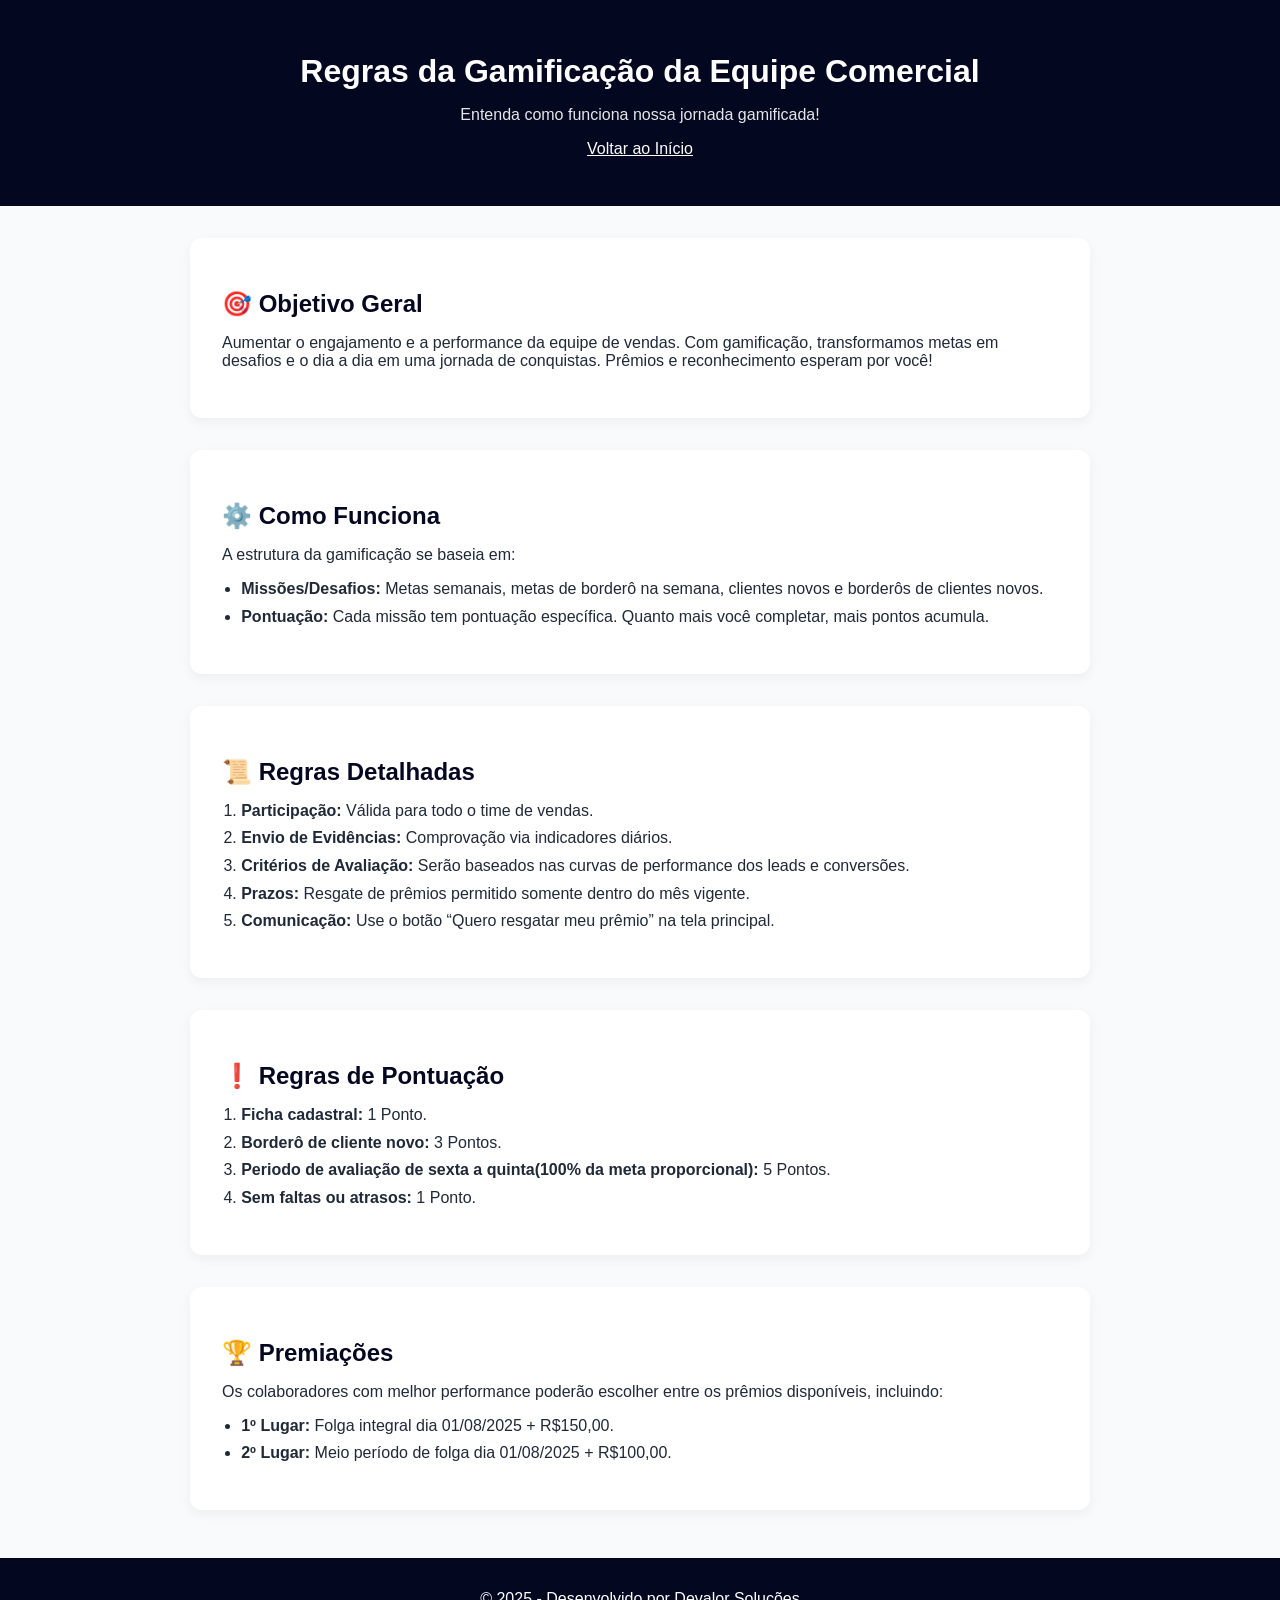
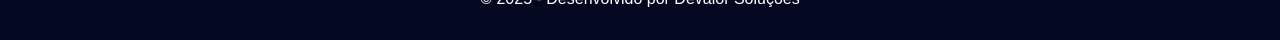
==== regracom.html @ d194edb2 "Add files via upload" ====
<!DOCTYPE html>
<html lang="pt-BR">
<head>
  <meta charset="UTF-8" />
  <meta name="viewport" content="width=device-width, initial-scale=1.0"/>
  <title>Regras da Gamificação</title>
  <link rel="icon" href="Devalor.jpeg" type="image/jpeg"/>
  <style>
    :root {
      --primary: #040720;
      --bg: #f9fafb;
      --text: #1f2937;
      --card-bg: #ffffff;
      --shadow: rgba(0, 0, 0, 0.05);
    }

    body {
      margin: 0;
      font-family: 'Segoe UI', sans-serif;
      background: var(--bg);
      color: var(--text);
    }

    header {
      background-color: var(--primary);
      padding: 2rem 1rem;
      color: white;
      text-align: center;
    }

    header h1 {
      margin-bottom: 0.5rem;
      font-size: 2rem;
    }

    header p {
      font-size: 1rem;
      opacity: 0.9;
    }

    nav ul {
      margin-top: 1rem;
      list-style: none;
      padding: 0;
      text-align: center;
    }

    nav li {
      display: inline-block;
      margin: 0 10px;
    }

    nav a {
      color: white;
      text-decoration: underline;
      font-weight: 500;
    }

    .container {
      max-width: 900px;
      margin: 2rem auto;
      padding: 0 1rem;
    }

    section {
      background-color: var(--card-bg);
      border-radius: 12px;
      box-shadow: 0 4px 12px var(--shadow);
      margin-bottom: 2rem;
      padding: 2rem;
      transition: transform 0.3s ease;
    }

    section:hover {
      transform: translateY(-2px);
    }

    section h2 {
      color: var(--primary);
      margin-bottom: 1rem;
      font-size: 1.5rem;
    }

    ul, ol {
      padding-left: 1.2rem;
    }

    li {
      margin-bottom: 0.6rem;
    }

    footer {
      text-align: center;
      padding: 1rem;
      background-color: var(--primary);
      color: white;
      margin-top: 3rem;
    }

    @media (max-width: 600px) {
      header h1 {
        font-size: 1.5rem;
      }

      section {
        padding: 1.2rem;
      }
    }
  </style>
</head>
<body>

  <header>
    <h1>Regras da Gamificação da Equipe Comercial</h1>
    <p>Entenda como funciona nossa jornada gamificada!</p>
    <nav>
      <ul>
        <li><a href="comercial.html">Voltar ao Início</a></li>
      </ul>
    </nav>
  </header>

  <div class="container">

    <section id="objetivo">
      <h2>🎯 Objetivo Geral</h2>
      <p>Aumentar o engajamento e a performance da equipe de vendas. Com gamificação, transformamos metas em desafios e o dia a dia em uma jornada de conquistas. Prêmios e reconhecimento esperam por você!</p>
    </section>

    <section id="como-funciona">
      <h2>⚙️ Como Funciona</h2>
      <p>A estrutura da gamificação se baseia em:</p>
      <ul>
        <li><strong>Missões/Desafios:</strong> Metas semanais, metas de borderô na semana, clientes novos e borderôs de clientes novos.</li>
        <li><strong>Pontuação:</strong> Cada missão tem pontuação específica. Quanto mais você completar, mais pontos acumula.</li>
      </ul>
    </section>

    <section id="regras-detalhadas">
      <h2>📜 Regras Detalhadas</h2>
      <ol>
        <li><strong>Participação:</strong> Válida para todo o time de vendas.</li>
        <li><strong>Envio de Evidências:</strong> Comprovação via indicadores diários.</li>
        <li><strong>Critérios de Avaliação:</strong> Serão baseados nas curvas de performance dos leads e conversões.</li>
        <li><strong>Prazos:</strong> Resgate de prêmios permitido somente dentro do mês vigente.</li>
        <li><strong>Comunicação:</strong> Use o botão “Quero resgatar meu prêmio” na tela principal.</li>
      </ol>
    </section>

    <section id="regras-detalhadas">
      <h2>❗ Regras de Pontuação</h2>
      <ol>
        <li><strong>Ficha cadastral:</strong> 1 Ponto.</li>
        <li><strong>Borderô de cliente novo:</strong> 3 Pontos.</li>
        <li><strong>Periodo de avaliação de sexta a quinta(100% da meta proporcional):</strong> 5 Pontos.</li>
        <li><strong>Sem faltas ou atrasos:</strong> 1 Ponto.</li>
      </ol>
    </section>

    <section id="premios">
      <h2>🏆 Premiações</h2>
      <p>Os colaboradores com melhor performance poderão escolher entre os prêmios disponíveis, incluindo:</p>
      <ul>
        <li><strong>1º Lugar: </strong>Folga integral dia 01/08/2025 + R$150,00.</li>
        <li><strong>2º Lugar: </strong>Meio período de folga dia 01/08/2025 + R$100,00.</li>
      </ul>
    </section>

  </div>

  <footer>
    <p>&copy; 2025 - Desenvolvido por Devalor Soluções</p>
  </footer>

</body>
</html>
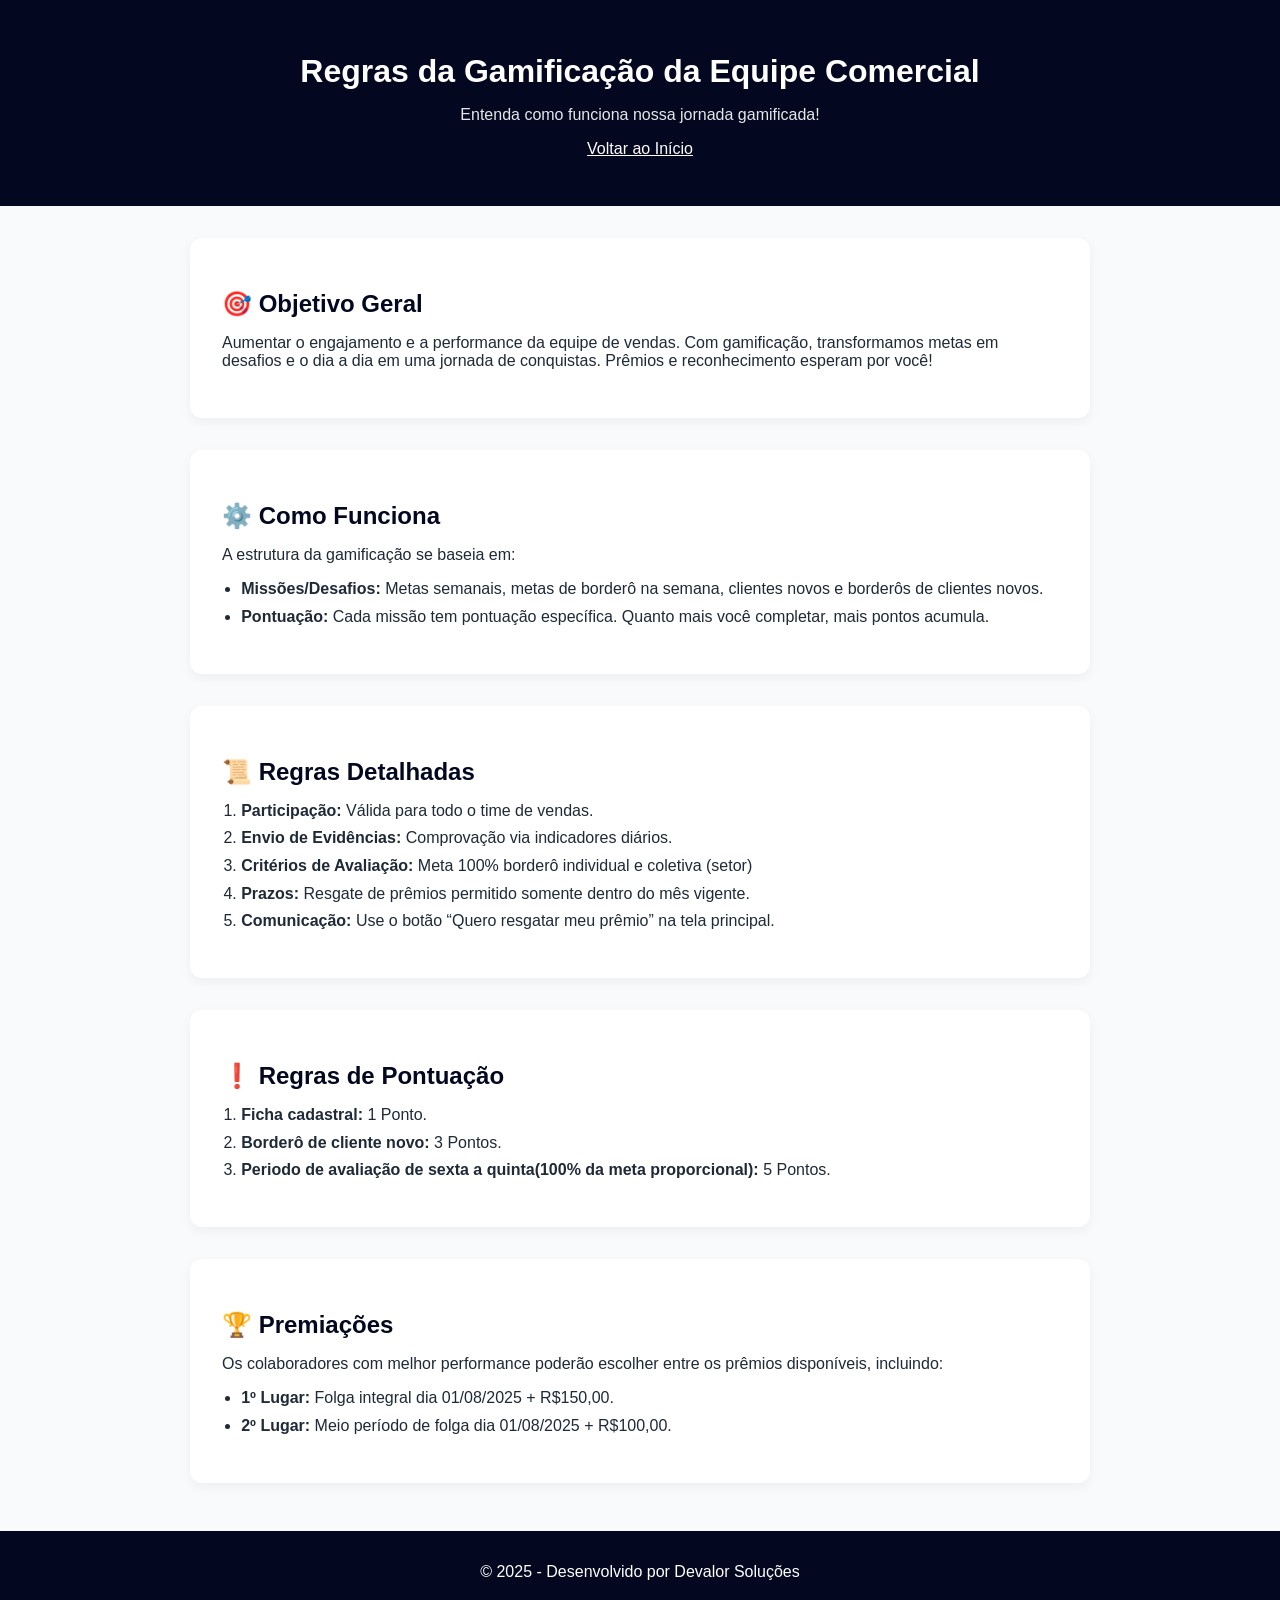
==== commit b3478349: "Update regracom.html" ====
--- a/regracom.html
+++ b/regracom.html
@@ -141,7 +141,7 @@
       <ol>
         <li><strong>Participação:</strong> Válida para todo o time de vendas.</li>
         <li><strong>Envio de Evidências:</strong> Comprovação via indicadores diários.</li>
-        <li><strong>Critérios de Avaliação:</strong> Serão baseados nas curvas de performance dos leads e conversões.</li>
+        <li><strong>Critérios de Avaliação:</strong> Meta 100% borderô individual e coletiva (setor)</li>
         <li><strong>Prazos:</strong> Resgate de prêmios permitido somente dentro do mês vigente.</li>
         <li><strong>Comunicação:</strong> Use o botão “Quero resgatar meu prêmio” na tela principal.</li>
       </ol>
@@ -153,7 +153,6 @@
         <li><strong>Ficha cadastral:</strong> 1 Ponto.</li>
         <li><strong>Borderô de cliente novo:</strong> 3 Pontos.</li>
         <li><strong>Periodo de avaliação de sexta a quinta(100% da meta proporcional):</strong> 5 Pontos.</li>
-        <li><strong>Sem faltas ou atrasos:</strong> 1 Ponto.</li>
       </ol>
     </section>
 
@@ -174,3 +173,4 @@
 
 </body>
 </html>
+
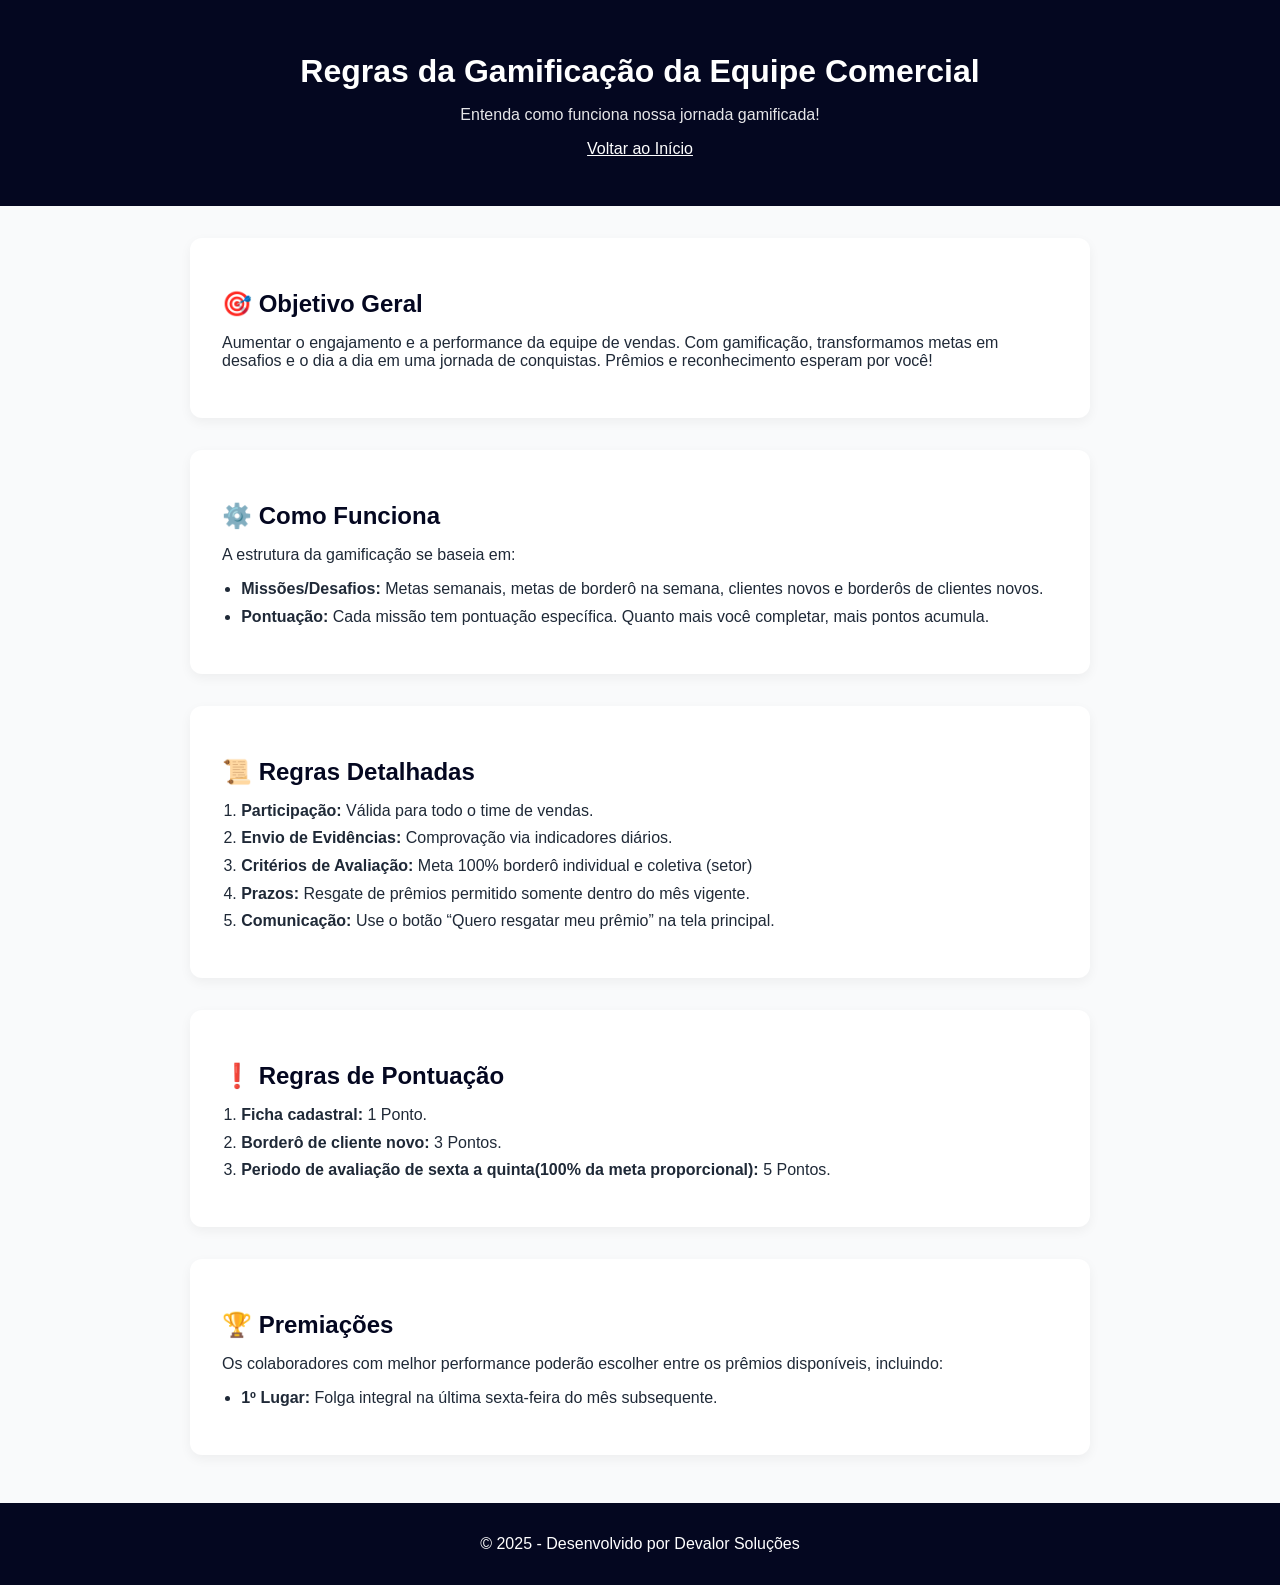
==== commit be8b5040: "Update regracom.html" ====
--- a/regracom.html
+++ b/regracom.html
@@ -160,8 +160,7 @@
       <h2>🏆 Premiações</h2>
       <p>Os colaboradores com melhor performance poderão escolher entre os prêmios disponíveis, incluindo:</p>
       <ul>
-        <li><strong>1º Lugar: </strong>Folga integral dia 01/08/2025 + R$150,00.</li>
-        <li><strong>2º Lugar: </strong>Meio período de folga dia 01/08/2025 + R$100,00.</li>
+        <li><strong>1º Lugar: </strong>Folga integral na última sexta-feira do mês subsequente.</li>
       </ul>
     </section>
 
@@ -174,3 +173,4 @@
 </body>
 </html>
 
+
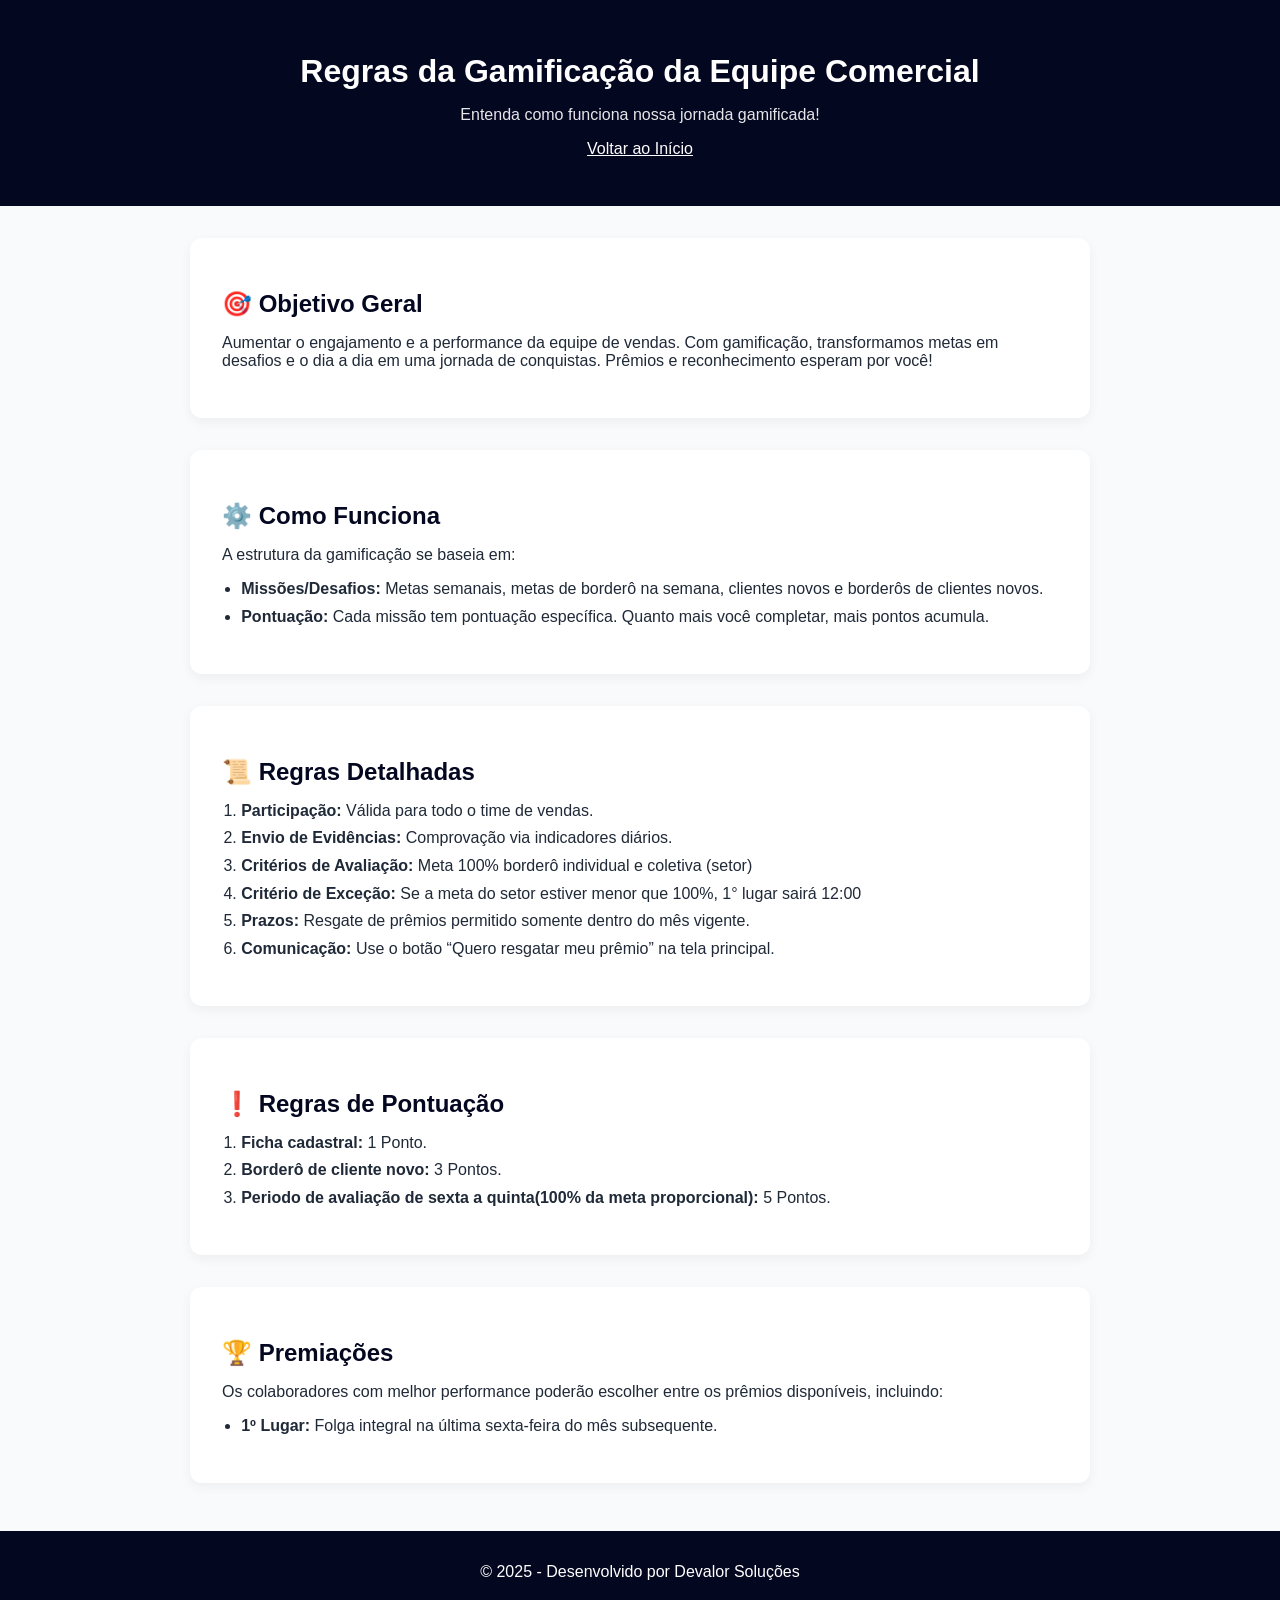
==== commit ceca1ec6: "Update regracom.html" ====
--- a/regracom.html
+++ b/regracom.html
@@ -142,6 +142,7 @@
         <li><strong>Participação:</strong> Válida para todo o time de vendas.</li>
         <li><strong>Envio de Evidências:</strong> Comprovação via indicadores diários.</li>
         <li><strong>Critérios de Avaliação:</strong> Meta 100% borderô individual e coletiva (setor)</li>
+        <li><strong>Critério de Exceção:</strong> Se a meta do setor estiver menor que 100%, 1° lugar sairá 12:00</li>
         <li><strong>Prazos:</strong> Resgate de prêmios permitido somente dentro do mês vigente.</li>
         <li><strong>Comunicação:</strong> Use o botão “Quero resgatar meu prêmio” na tela principal.</li>
       </ol>
@@ -174,3 +175,4 @@
 </html>
 
 
+
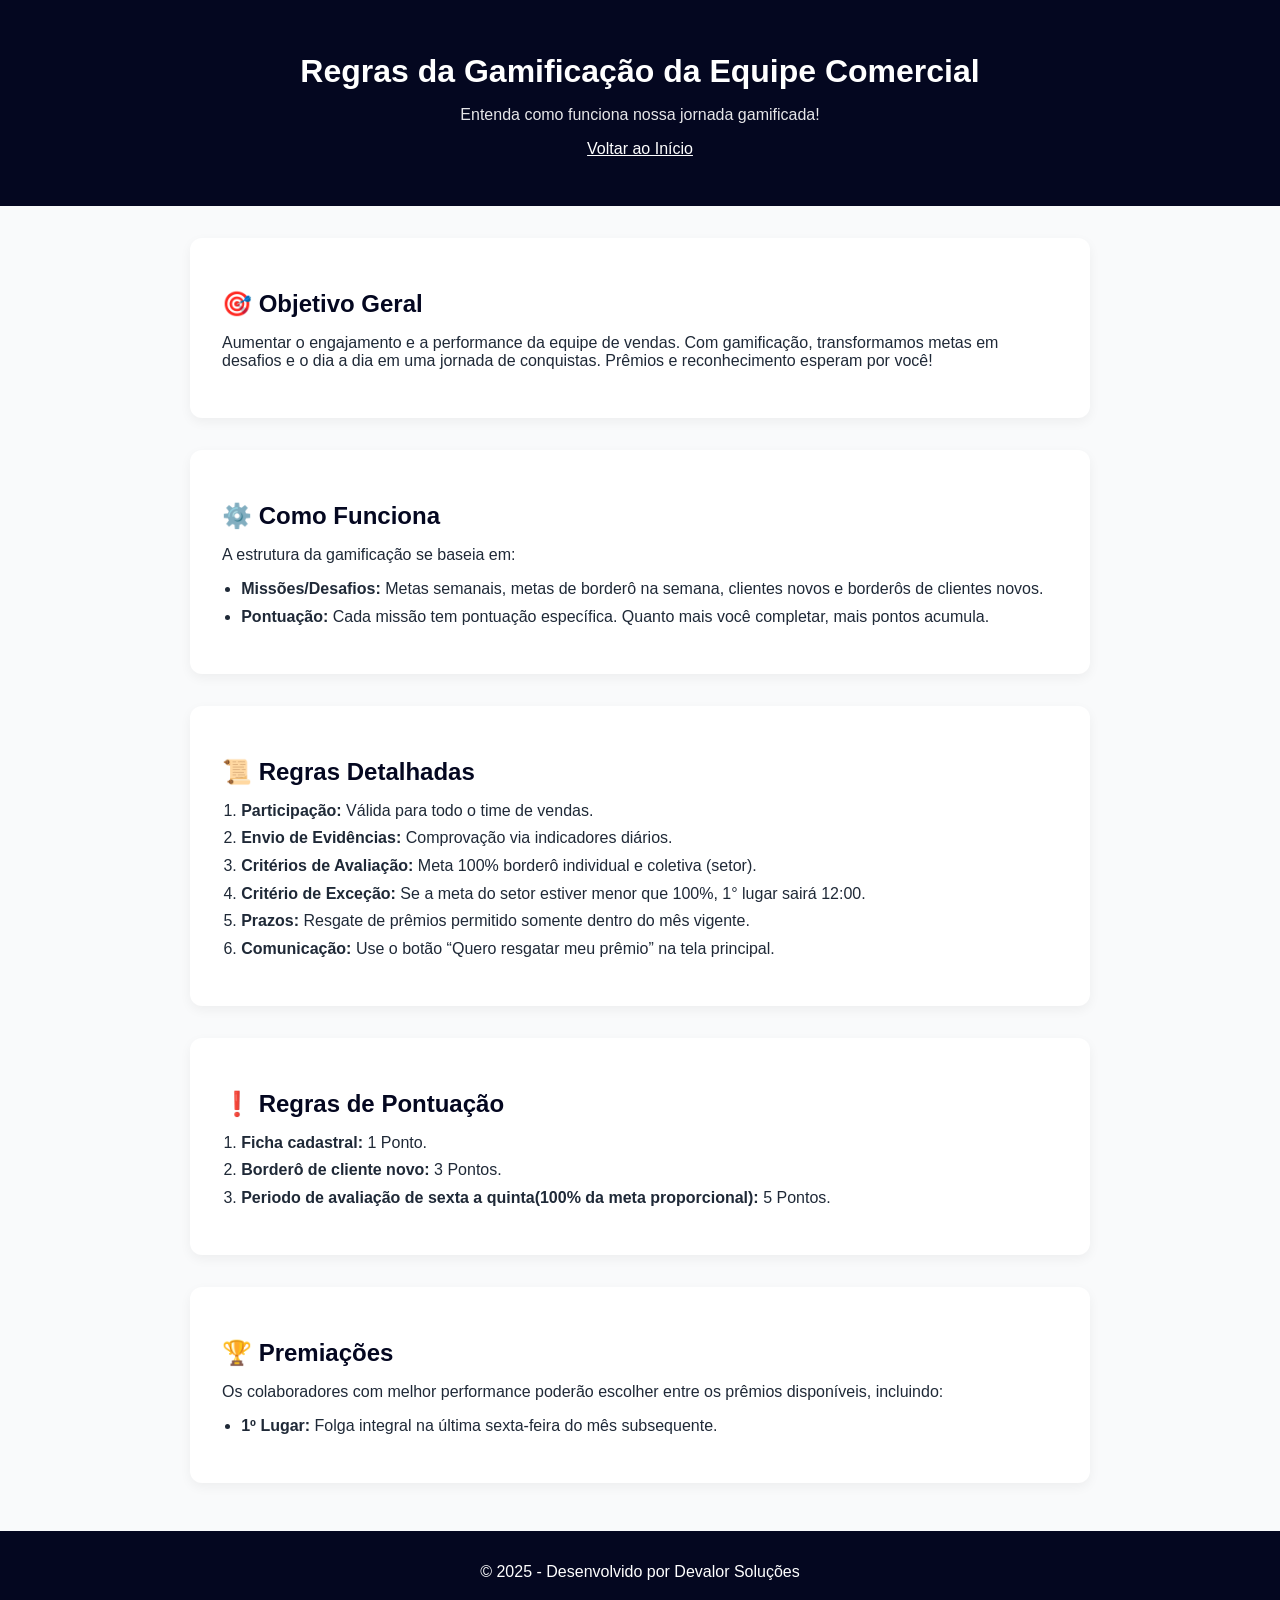
==== commit 3ea2e505: "Update regracom.html" ====
--- a/regracom.html
+++ b/regracom.html
@@ -141,8 +141,8 @@
       <ol>
         <li><strong>Participação:</strong> Válida para todo o time de vendas.</li>
         <li><strong>Envio de Evidências:</strong> Comprovação via indicadores diários.</li>
-        <li><strong>Critérios de Avaliação:</strong> Meta 100% borderô individual e coletiva (setor)</li>
-        <li><strong>Critério de Exceção:</strong> Se a meta do setor estiver menor que 100%, 1° lugar sairá 12:00</li>
+        <li><strong>Critérios de Avaliação:</strong> Meta 100% borderô individual e coletiva (setor).</li>
+        <li><strong>Critério de Exceção:</strong> Se a meta do setor estiver menor que 100%, 1° lugar sairá 12:00.</li>
         <li><strong>Prazos:</strong> Resgate de prêmios permitido somente dentro do mês vigente.</li>
         <li><strong>Comunicação:</strong> Use o botão “Quero resgatar meu prêmio” na tela principal.</li>
       </ol>
@@ -176,3 +176,4 @@
 
 
 
+
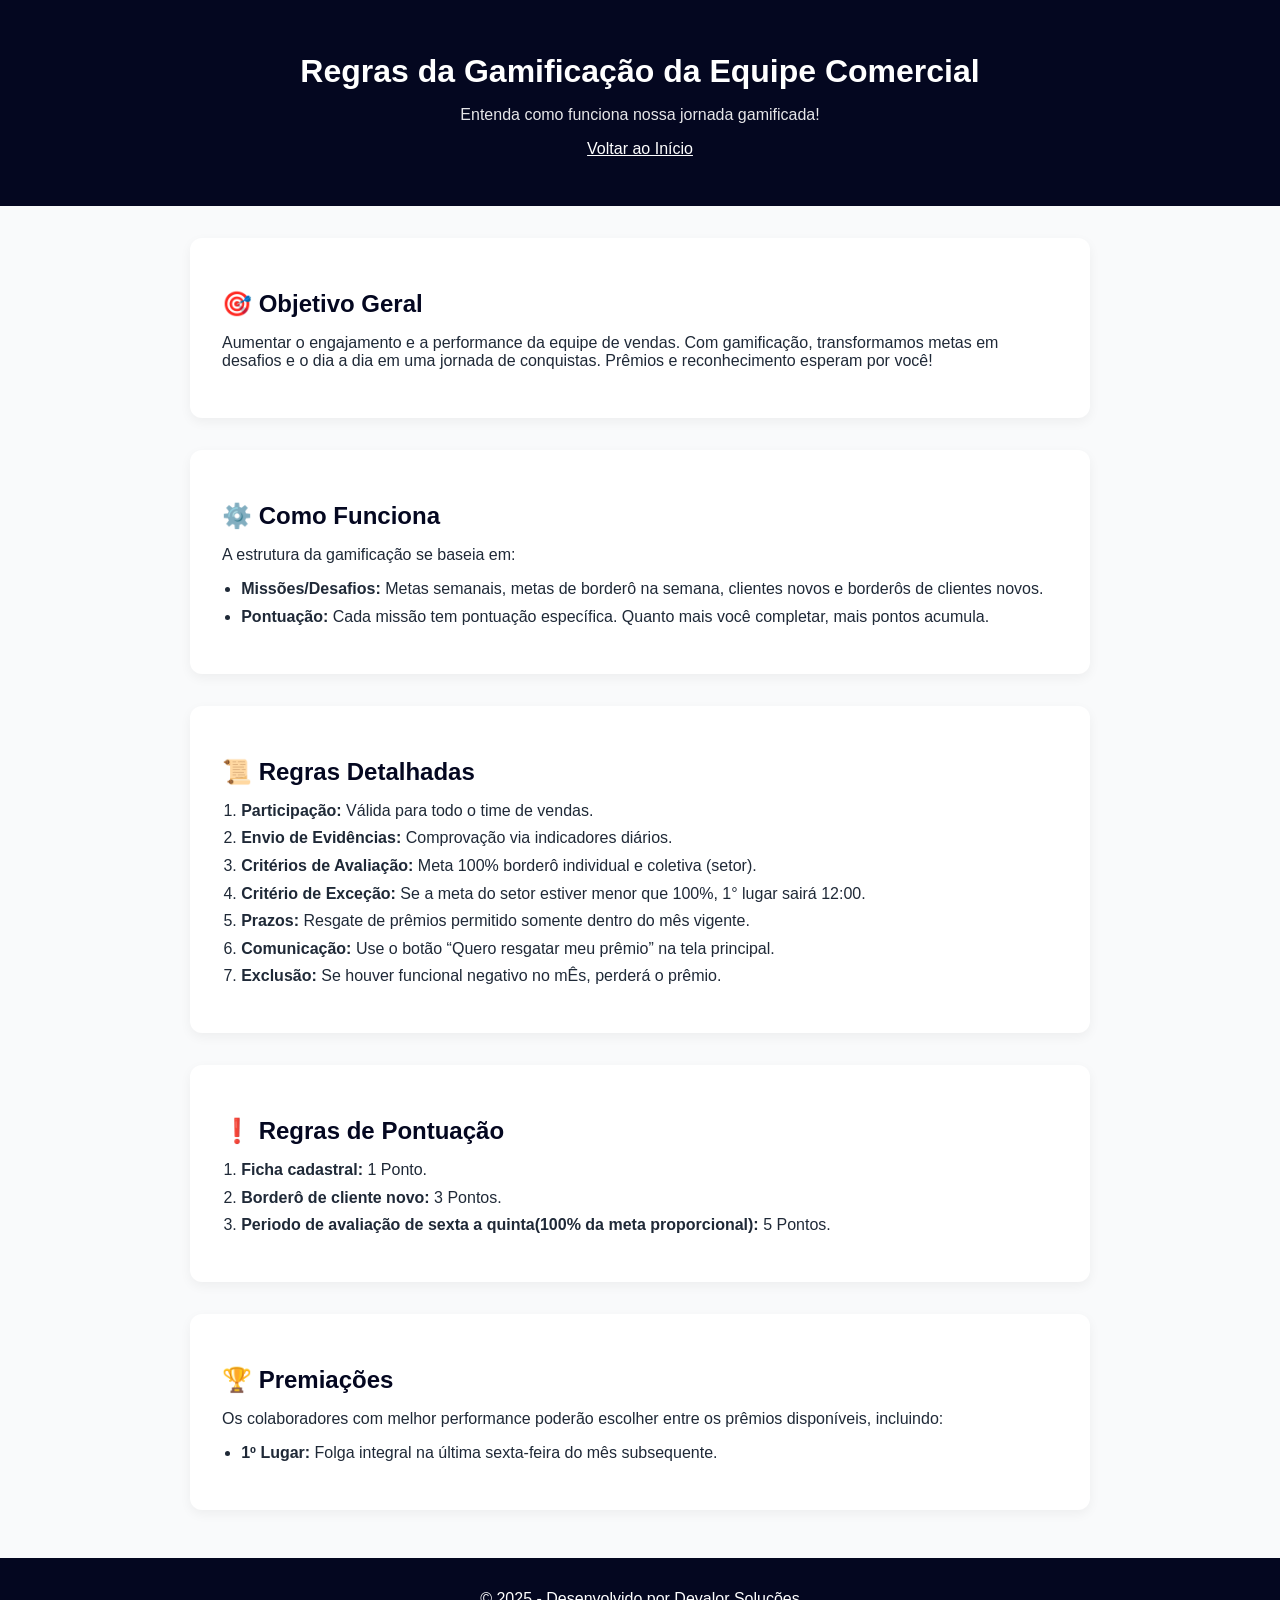
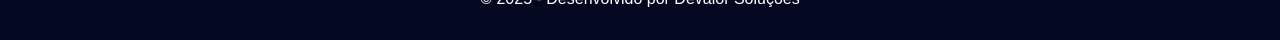
==== commit 8492bd9e: "Update regracom.html" ====
--- a/regracom.html
+++ b/regracom.html
@@ -145,6 +145,7 @@
         <li><strong>Critério de Exceção:</strong> Se a meta do setor estiver menor que 100%, 1° lugar sairá 12:00.</li>
         <li><strong>Prazos:</strong> Resgate de prêmios permitido somente dentro do mês vigente.</li>
         <li><strong>Comunicação:</strong> Use o botão “Quero resgatar meu prêmio” na tela principal.</li>
+        <li><strong>Exclusão:</strong> Se houver funcional negativo no mÊs, perderá o prêmio.</li>
       </ol>
     </section>
 
@@ -177,3 +178,4 @@
 
 
 
+
